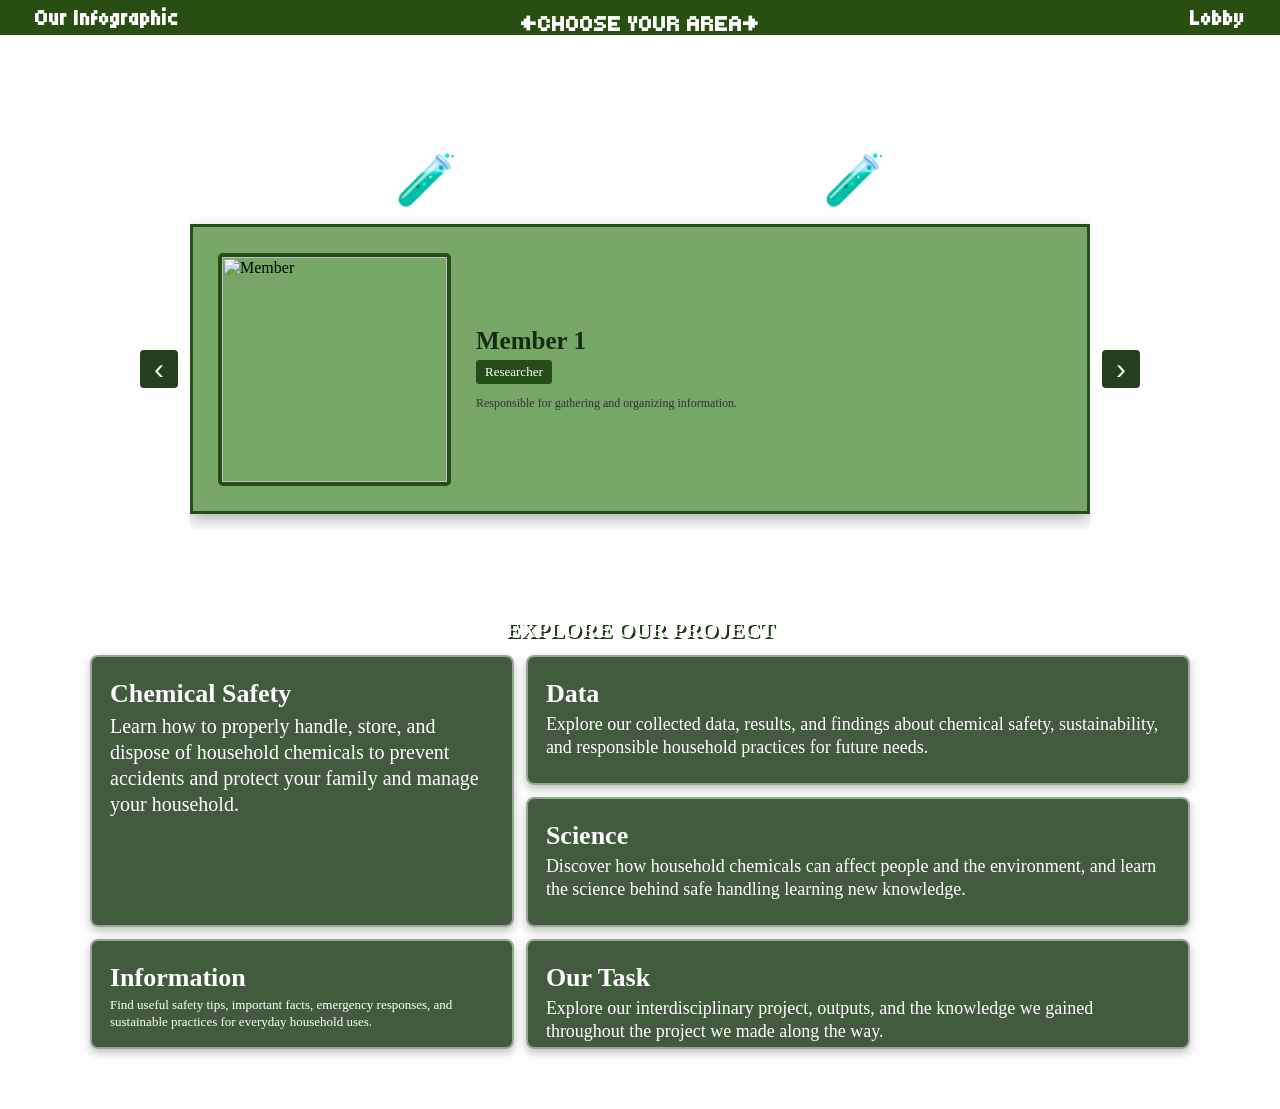
==== index.html @ 892f6077 "Add files via upload" ====
<html>
 
 <link rel="stylesheet" href="style.css">
<link href="https://fonts.googleapis.com/css2?family=Jersey+20&display=swap" rel="stylesheet">
<link href="https://fonts.googleapis.com/css2?family=Tiny5&display=swap" rel="stylesheet">

 <body style="background-image: url('copy of sci.jpg'); background-size: cover; background-position: center; background-repeat: no-repeat;">
   
    <nav class="navbar">
    <ul>
       <h1> <li><a href="index (2).html">Our Infographic</a></li></h1>
                <h1><li><a href="" class="nav-center">←CHOOSE YOUR AREA→ <a></li></h1>
        <h1> <li><a href="index.html">Lobby</a></li></h1>
    </ul>
</nav>
<br>
<br>
<div class="caption">
   <Center> <h1>Science Interdisciplinary task<br>  🧪Chemical Safety Kit🧪 </h1></Center>
    </div>

<div class="member-carousel">
        <button class="member-arrow" onclick="changeMember(-1)">‹</button>

        <div class="member-window">
            <div class="member-card" id="memberCard">
                <div class="member-photo">
                    <img id="memberImage" src="member1.jpg" alt="Member">
                </div>

                <div class="member-info">
                    <h3 id="memberName">Member 1</h3>
                    <span id="memberRole">Researcher</span>
                    <p id="memberDescription">
                        Responsible for gathering and organizing information.
                    </p>
                </div>
            </div>
        </div>

        <button class="member-arrow" onclick="changeMember(1)">›</button>
    </div>

    <div class="member-dots">
        <span class="member-dot active" onclick="showMember(0)"></span>
        <span class="member-dot" onclick="showMember(1)"></span>
        <span class="member-dot" onclick="showMember(2)"></span>
        <span class="member-dot" onclick="showMember(3)"></span>
        <span class="member-dot" onclick="showMember(4)"></span>
        <span class="member-dot" onclick="showMember(5)"></span>
    </div>
</section>

<script>
const members = [
    {
        name: "Player 1",
        role: "Editor and Data Collector ",
        image: "leader.jpg",
        description: "Christopher Kyle V. Aquino"
    },
    {
        name: "Player 2",
        role: "Coder",
        image: "hacker.jpg",
        description: "Ian Jacob G. Baluyut"
    },
    {
        name: "Player 3",
        role: " Data Collector",
        image: "abcd.jpg",
        description: "Uziah Abcde S. Baluyut"
    },
    {
        name: "Player 4",
        role: " Data Collector",
        image: "hanz.png",
        description: "Zaijan Hans D. Basilio"
    },
    {
        name: "Player 5",
        role: "Editor and Data Collector",
        image: "reen.jpg",
        description: "Princess Kaireen E. Corcuera"
    },
    {
        name: "Player 6",
        role: "Edtior and Data Collector ",
        image: "mats.jpg",
        description: "Matilda S. Respicio"
    }
];

let currentMember = 0;

function showMember(index, direction = 1) {
    currentMember = index;

    const card = document.getElementById("memberCard");

    card.classList.remove("slide-left", "slide-right");
    void card.offsetWidth;

    card.classList.add(direction === 1 ? "slide-left" : "slide-right");

    document.getElementById("memberImage").src = members[index].image;
    document.getElementById("memberName").textContent = members[index].name;
    document.getElementById("memberRole").textContent = members[index].role;
    document.getElementById("memberDescription").textContent = members[index].description;

    document.querySelectorAll(".member-dot").forEach((dot, i) => {
        dot.classList.toggle("active", i === index);
    });
}

function changeMember(direction) {
    let next = currentMember + direction;

    if (next < 0) next = members.length - 1;
    if (next >= members.length) next = 0;

    showMember(next, direction);
}
</script>
<br>
<br>

<div class="bento-section">

    <h2 class="bento-title">EXPLORE OUR PROJECT</h2>

    <div class="bento-grid">

        <div class="bento-box safety">
            <h3> Chemical Safety</h3>
            <p>Learn how to properly handle, store, and dispose of household chemicals to prevent accidents and protect your family and manage your household.</p>
        </div>

        <div class="bento-box data">
            <h3> Data</h3>
            <p>Explore our collected data, results, and findings about chemical safety, sustainability, and responsible household practices for future needs.</p>
        </div>

        <div class="bento-box science">
            <h3> Science</h3>
            <p>Discover how household chemicals can affect people and the environment, and learn the science behind safe handling learning new knowledge.</p>
        </div>

        <div class="bento-box information">
            <h3> Information</h3>
            <p>Find useful safety tips, important facts, emergency responses, and sustainable practices for everyday household uses.</p>
        </div>

        <div class="bento-box task">
            <h3> Our Task</h3>
            <p>Explore our interdisciplinary project, outputs, and the knowledge we gained throughout the project we made along the way.</p>
        </div>

    </div>

</div>


</section>

</body>
</html>
---- style.css ----
body {
     width: 100%;
    min-height: 100vh;
    margin: 0;
    padding: 0;
    overflow-x: hidden;
    overflow-y: auto;
    background-image: url("copy of sci.jpg");
    background-size: cover;
    background-position: center;
    background-repeat: no-repeat;
    background-attachment: fixed;
}
.caption {
    text-align: center;
    color: white;
    margin-top: 65px;
}

.caption h1 {
    font-size: 50px;
    margin: 0;
    font-family: 'Jersey 20', sans-serif;
}


.canva-container {
    position: fixed;
    inset: 0;
    width: 100vw;
    height: 100vh;
    overflow: hidden;
}

.canva-container iframe {
    position: absolute;
    top: 0;
    left: -5%;
    width: 110%;
    height: 100%;
    border: none;
    display: block;
    z-index: 1;

}

.navbar {
    position: fixed;
    top: 0;
    left: 0;
    width: 100%;
    height: 55px;
    z-index: 1000;
}

.navbar ul {
    position: relative;
    height: 35px;
    margin: 0;
    padding: 0 30px;
    list-style: none;
    background-color: hsl(98, 62%, 19%);
    display: flex;
    align-items: center;
    justify-content: space-between;
}

.navbar li {
    margin: 0;
    padding: 0;
}

.navbar li a {
    color: white;
    text-decoration: none;
    font-family: 'Tiny5', sans-serif;
    font-size: 22px;
    padding: 8px 5px;
}



.navbar .nav-center {
    position: absolute;
    left: 50%;
    transform: translateX(-50%);
}

.navbar li a:hover {
    background-color: #157a15;
}


.members-section {
    width: 100%;
    max-width: 850px;
    margin: 25px auto 0;
    text-align: center;
}

.members-title {
    color: rgb(118, 167, 103);
    font-size: 25px;
    margin: 0 0 15px;
    letter-spacing: 2px;
    text-shadow: 2px 2px 0 #183d12;
}

.member-carousel {
    display: flex;
    align-items: center;
    justify-content: center;
    gap: 12px;
}

.member-window {
    width: 900px;
    height: 320px;
    overflow: hidden;
    display: flex;
    align-items: center;
}

.member-card {
    width: 100%;
    height: 290px;
    box-sizing: border-box;

    display: flex;
    align-items: center;

    padding: 15px 25px;

    background: rgb(118, 167, 103);
    border: 3px solid #244d19;
     border-radius: 10  px;

    box-shadow: 0 6px 15px rgba(0,0,0,0.3);

    box-sizing: border-box;
}

.member-photo {
    width: 225px;
    height: 225px;
    flex-shrink: 0;

    overflow: hidden;
    border: 4px solid #244d19;
    border-radius: 5px;
}

.member-photo img {
    width: 100%;
    height: 100%;
    object-fit: cover;
    display: block;
}

.member-info {
    text-align: left;
    margin-left: 25px;
    font-size: large;
}

.member-info h3 {
    margin: 0 0 5px;
    font-size: 25px;
    color: #172b12;
}

.member-info span {
    display: inline-block;
    margin-bottom: 10px;
    padding: 4px 9px;
    background: #244d19;
    color: white;
    font-size: 13px;
    border-radius: 3px;
}

.member-info p {
    margin: 0;
    max-width: 300px;
    font-size: 12px;
    line-height: 1.5;
    color: #333;
}

.member-arrow {
    width: 38px;
    height: 38px;

    border: none;
    border-radius: 4px;

    background: #243f1b;
    color: white;

    font-size: 30px;
    cursor: pointer;

    transition: 0.2s;
}

.member-arrow:hover {
    background: #315b25;
    transform: scale(1.1);
}

.member-arrow:active {
    transform: scale(0.9);
}

.member-dots {
    width: 100%;
    display: flex;
    justify-content: center;
    align-items: center;
    margin-top: 12px;
}

.member-dot {
    display: inline-block;

    width: 30px;
    height: 5px;

    margin: 0 4px;

    background: rgba(255,255,255,0.5);

    border-radius: 0;

    cursor: pointer;

    transition: 0.25s;
}

.member-dot.active {
    background: white;
    transform: scaleY(1.3);
}

.member-card.slide-left {
    animation: slideLeft 0.45s ease;
}

.member-card.slide-right {
    animation: slideRight 0.45s ease;
}

@keyframes slideLeft {
    from {
        opacity: 0;
        transform: translateX(45px);
    }
    to {
        opacity: 1;
        transform: translateX(0);
    }
}

@keyframes slideRight {
    from {
        opacity: 0;
        transform: translateX(-45px);
    }
    to {
        opacity: 1;
        transform: translateX(0);
    }
}

@media (max-width: 650px) {
    .members-section {
        width: 95%;
    }

    .member-window {
        width: 100%;
        height: 190px;
    }

    .member-card {
        height: 165px;
        padding: 12px;
    }

    .member-photo {
        width: 105px;
        height: 105px;
    }

    .member-info {
        margin-left: 15px;
    }

    .member-info h3 {
        font-size: 1.5em;
    }

    .member-info p{
        font-size: 1.5em;
    }

    .member-arrow {
        width: 32px;
        height: 32px;
        font-size: 25px;
    }
}

.bento-section {
    width: 1100px !important;
    max-width: 92vw !important;
    margin: 35px auto 60px;
}

.bento-title {
    text-align: center;
    color: white;
    font-size: 22px;
    margin-bottom: 12px;
    text-shadow: 2px 2px #183d12;
}

.bento-grid {
    width: 100%;
    display: grid;
    grid-template-columns: 1.3fr 1fr 1fr;
    grid-template-rows: 130px 130px 110px;
    gap: 12px;
}   


.bento-box {
   position: relative;
    overflow: hidden;
    box-sizing: border-box;

    padding: 18px;

    background: rgba(25, 55, 20, 0.82);
    color: white;

    border: 2px solid rgba(255,255,255,0.45);
    border-radius: 8px;

    backdrop-filter: blur(3px);

    box-shadow: 0 4px 10px rgba(0,0,0,0.25);

    transition:
        transform 0.3s ease,
        box-shadow 0.3s ease,
        background 0.3s ease;
}

.bento-box:hover {
    transform: translateY(-7px) scale(1.02);

    background: rgba(35, 75, 28, 0.95);

    box-shadow:
        0 10px 25px rgba(0, 0, 0, 0.4),
        0 0 15px rgba(118, 167, 103, 0.35);
}

.bento-box span {
    font-size: 22px;
}

.bento-box h3 {
    margin: 4px 0;
    color: white;
    font-size: 26px;
}

.bento-box p {
    margin: 0;
    font-size: 18px;
    line-height: 1.3;
}

.safety {
    grid-column: 1 / 2;
    grid-row: 1 / 3;
    color: white;
    text-decoration: none;
}

.safety p {
    grid-column: 1 / 2;
    grid-row: 1 / 3;
    color: white;
    text-decoration: none;
    font-size: 20px;
}

.data {
    grid-column: 2 / 4;
    grid-row: 1 / 2;
}

.science {
    grid-column: 2 / 4;
    grid-row: 2 / 3;
}

.information {
    grid-column: 1 / 2;
    grid-row: 3 / 4;
}

.task {
    grid-column: 2 / 4;
    grid-row: 3 / 4;
}


.bento-box {
    animation: bentoAppear 0.7s ease both;
}

.bento-box:nth-child(1) {
    animation-delay: 0.1s;
}

.bento-box:nth-child(2) {
    animation-delay: 0.2s;
}

.bento-box:nth-child(3) {
    animation-delay: 0.3s;
}

.bento-box:nth-child(4) {
    animation-delay: 0.4s;
}

.bento-box:nth-child(5) {
    animation-delay: 0.5s;
}

@keyframes bentoAppear {
    from {
        opacity: 0;
        transform: translateY(25px);
    }

    to {
        opacity: 1;
        transform: translateY(0);
    }
}

.bento-box::after {
    content: "";
    position: absolute;

    top: 0;
    left: -120%;

    width: 60%;
    height: 100%;

    background: linear-gradient(
        90deg,
        transparent,
        rgba(255,255,255,0.15),
        transparent
    );

    transform: skewX(-20deg);
    transition: left 0.6s ease;

    pointer-events: none;
}

.bento-box:hover::after {
    left: 130%;
}


.description p{
font-size: x-large;
}

.information p {
    font-size: small;
}
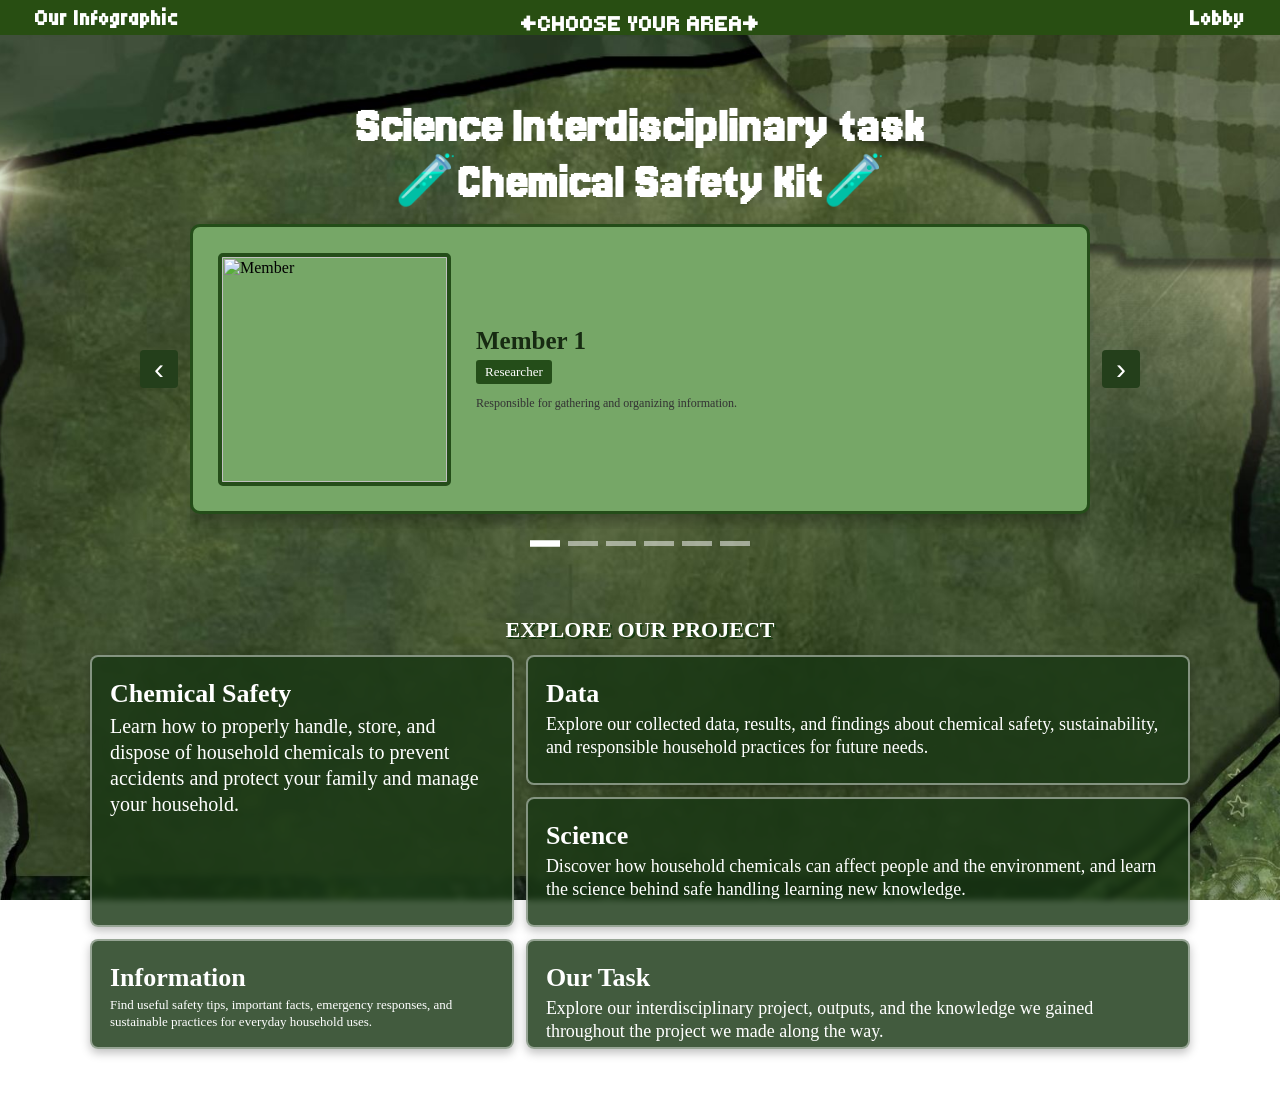
==== commit 3cb83676: "Add files via upload" ====
--- a/index.html
+++ b/index.html
@@ -4,8 +4,7 @@
 <link href="https://fonts.googleapis.com/css2?family=Jersey+20&display=swap" rel="stylesheet">
 <link href="https://fonts.googleapis.com/css2?family=Tiny5&display=swap" rel="stylesheet">
 
- <body style="background-image: url('copy of sci.jpg'); background-size: cover; background-position: center; background-repeat: no-repeat;">
-   
+<body>   
     <nav class="navbar">
     <ul>
        <h1> <li><a href="index (2).html">Our Infographic</a></li></h1>
--- a/style.css
+++ b/style.css
@@ -5,7 +5,7 @@
     padding: 0;
     overflow-x: hidden;
     overflow-y: auto;
-    background-image: url("copy of sci.jpg");
+    background-image: url("scisci.jpg");
     background-size: cover;
     background-position: center;
     background-repeat: no-repeat;
@@ -133,7 +133,7 @@
 
     background: rgb(118, 167, 103);
     border: 3px solid #244d19;
-     border-radius: 10  px;
+     border-radius:10px;
 
     box-shadow: 0 6px 15px rgba(0,0,0,0.3);
 
